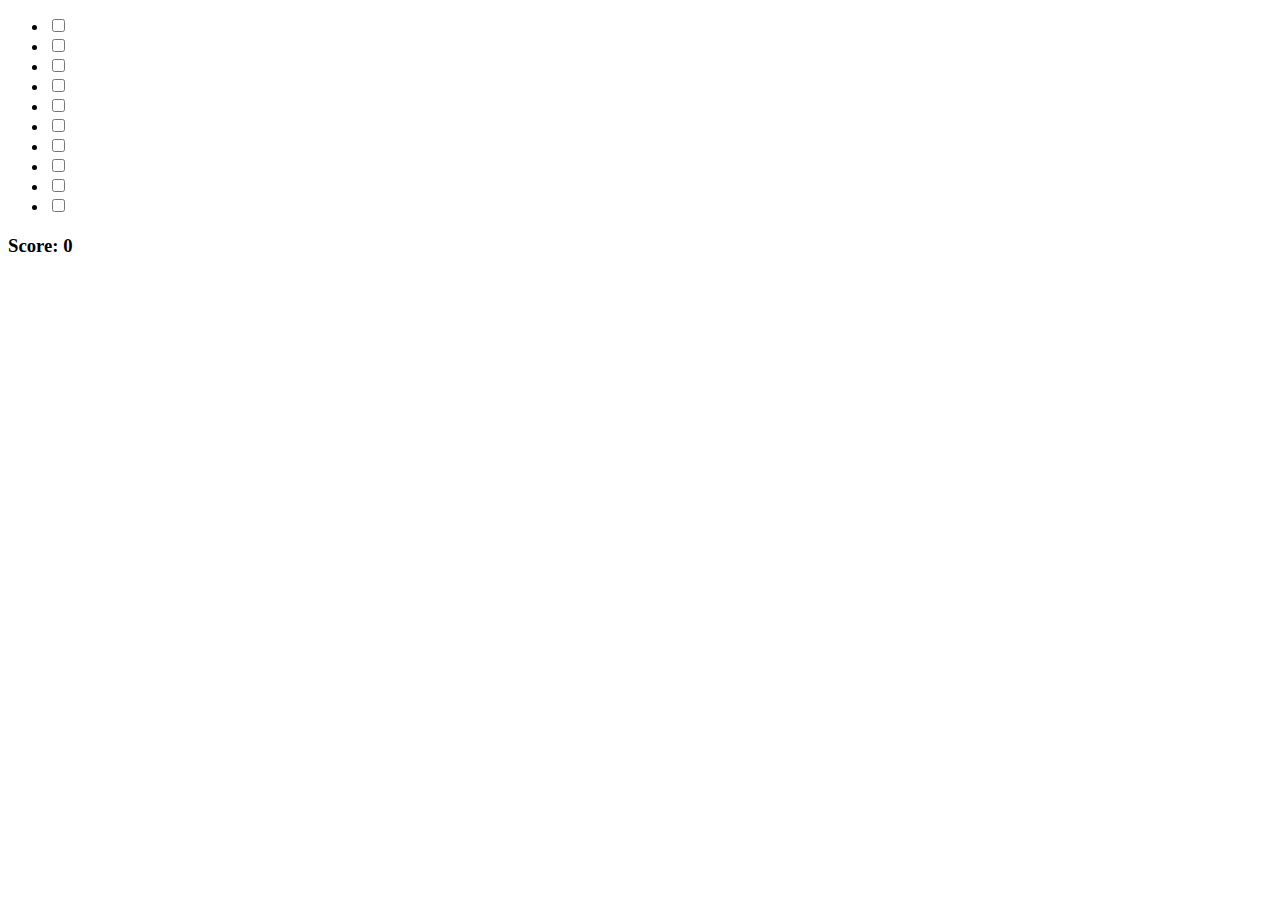
==== index.html @ 0c0bf69c "Commit Initial" ====
<!DOCTYPE html>
<html lang="en">
<head>
    <meta charset="UTF-8">
    <meta http-equiv="X-UA-Compatible" content="IE=edge">
    <meta name="viewport" content="width=device-width, initial-scale=1.0">
    <title>Document</title>
    <style>
        body{
            counter-reset:game; /* crea o reinicia un contador */
        }

        input:checked {
            counter-increment: game;/* incrementa un valor de contador */
        }

        .total-count::after{
            content: counter(game);/* inserta el contenido generado (usar con pseudoelemento) */
        } /* counter: funcion que agrega el valor de un contador a un elemento */
    </style>
</head>
<body>
    <ul>
        <li>
            <input type="checkbox" name="" id="">
                <div class="shield"></div>
            </input>
        </li>
        <li>
            <input type="checkbox" name="" id="">
                <div class="shield"></div>
            </input>
        </li>
        <li>
            <input type="checkbox" name="" id="">
                <div class="shield"></div>
            </input>
        </li>
        <li>
            <input type="checkbox" name="" id="">
                <div class="shield"></div>
            </input>
        </li>
        <li>
            <input type="checkbox" name="" id="">
                <div class="shield"></div>
            </input>
        </li>
        <li>
            <input type="checkbox" name="" id="">
                <div class="shield"></div>
            </input>
        </li>
        <li>
            <input type="checkbox" name="" id="">
                <div class="shield"></div>
            </input>
        </li>
        <li>
            <input type="checkbox" name="" id="">
                <div class="shield"></div>
            </input>
        </li>
        <li>
            <input type="checkbox" name="" id="">
                <div class="shield"></div>
            </input>
        </li>
        <li>
            <input type="checkbox" name="" id="">
                <div class="shield"></div>
            </input>
        </li>
    </ul>
    
    <h3 class="total-count">Score: </h3>
    
</body>
</html>
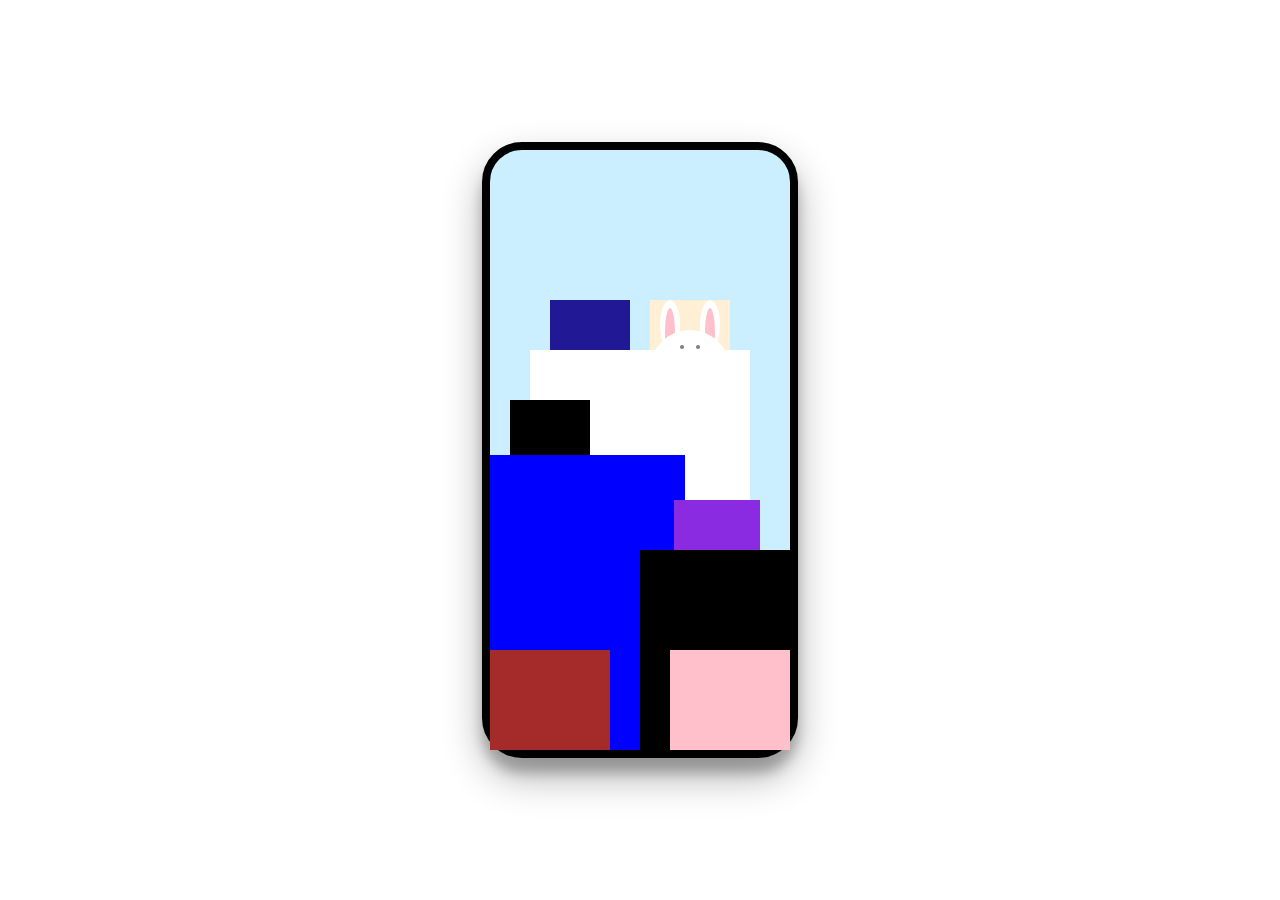
==== commit d74a5ce5: "head and styles" ====
--- a/index.html
+++ b/index.html
@@ -1,80 +1,32 @@
-<!DOCTYPE html>
 <html lang="en">
 <head>
     <meta charset="UTF-8">
     <meta http-equiv="X-UA-Compatible" content="IE=edge">
     <meta name="viewport" content="width=device-width, initial-scale=1.0">
     <title>Document</title>
-    <style>
-        body{
-            counter-reset:game; /* crea o reinicia un contador */
-        }
-
-        input:checked {
-            counter-increment: game;/* incrementa un valor de contador */
-        }
-
-        .total-count::after{
-            content: counter(game);/* inserta el contenido generado (usar con pseudoelemento) */
-        } /* counter: funcion que agrega el valor de un contador a un elemento */
-    </style>
+    <link rel="stylesheet" href="css/style.css">
 </head>
 <body>
-    <ul>
-        <li>
-            <input type="checkbox" name="" id="">
-                <div class="shield"></div>
-            </input>
-        </li>
-        <li>
-            <input type="checkbox" name="" id="">
-                <div class="shield"></div>
-            </input>
-        </li>
-        <li>
-            <input type="checkbox" name="" id="">
-                <div class="shield"></div>
-            </input>
-        </li>
-        <li>
-            <input type="checkbox" name="" id="">
-                <div class="shield"></div>
-            </input>
-        </li>
-        <li>
-            <input type="checkbox" name="" id="">
-                <div class="shield"></div>
-            </input>
-        </li>
-        <li>
-            <input type="checkbox" name="" id="">
-                <div class="shield"></div>
-            </input>
-        </li>
-        <li>
-            <input type="checkbox" name="" id="">
-                <div class="shield"></div>
-            </input>
-        </li>
-        <li>
-            <input type="checkbox" name="" id="">
-                <div class="shield"></div>
-            </input>
-        </li>
-        <li>
-            <input type="checkbox" name="" id="">
-                <div class="shield"></div>
-            </input>
-        </li>
-        <li>
-            <input type="checkbox" name="" id="">
-                <div class="shield"></div>
-            </input>
-        </li>
-    </ul>
-    
-    <h3 class="total-count">Score: </h3>
-    
+    <div class="phone">
+        <div class="layer-1">
+            <div class="left-ear--outer"></div>
+            <div class="left-ear--inner"></div>
+            <div class="right-ear--outer"></div>
+            <div class="right-ear--inner"></div>
+            <div class="head">
+                <div class="head__eye head__eye--left"></div>
+                <div class="head__eye head__eye--right"></div>
+            </div>
+        </div>
+        <div class="layer-2"></div>
+        <div class="layer-3"></div>
+        <div class="layer-4"></div>
+        <div class="layer-5"></div>
+        <div class="layer-6"></div>
+        <div class="layer-7"></div>
+        <div class="layer-8"></div>
+        <div class="layer-9"></div>
+        <div class="layer-10"></div>
+    </div>
 </body>
-</html>
-
+</html>--- a/css/style.css
+++ b/css/style.css
@@ -0,0 +1,186 @@
+body{
+    margin: 0;
+    height: 100vh;
+    width: 100%;
+    display: grid;
+    place-items: center;
+}
+
+.phone{ /* telefono cubierta*/
+    position: relative;
+    border: 8px solid black;
+    border-radius: 40px;
+    height: 600px;
+    width: 300px;
+    background-color: #ccefff;
+    box-shadow: 0 19px 39px rgba(0, 0, 0, 0.30), 0 15px 12px rgba(0, 0, 0, 0.22);
+}
+
+.layer-1{
+    position:absolute;
+    z-index: 1;
+    height: 450px;
+    width: 80px;
+    background-color: papayawhip;
+    bottom: 0;
+    right: 60px;
+}
+.layer-2{
+    position:absolute;
+    z-index: 2;
+    height: 450px;
+    width: 80px;
+    background-color: rgb(33, 24, 149);
+    bottom: 0;
+    left: 60px;
+}
+.layer-3{
+    position:absolute;
+    z-index: 3;
+    left: 0;
+    right: 0;
+    margin: 0 auto;
+    width: 220px;
+    height: 400px;
+    background-color: white;
+    bottom: 0;
+}
+.layer-4{
+    position:absolute;
+    z-index: 4;
+    height: 350px;
+    width: 80px;
+    background-color: black;
+    left: 20px;
+    bottom: 0;
+}
+.layer-5{
+    position:absolute;
+    z-index: 5;
+    left: 0px;
+    margin: 0 auto;
+    width: 195px;
+    height: 295px;
+    background-color: blue;
+    bottom: 0;
+
+}
+.layer-6{
+    position:absolute;
+    z-index: 6;
+    height: 250px;
+    width: 86px;
+    background-color: blueviolet;
+    right: 30px;
+    bottom: 0;
+}
+.layer-7{
+    position:absolute;
+    z-index: 7;
+    right: 0;
+    margin: 0 auto;
+    height:200px ;
+    width: 150px;
+    background-color: black;
+    bottom: 0;
+
+
+}
+.layer-8{
+    position:absolute;
+    z-index: 8;
+    left: 0;
+    height: 100px;
+    width: 120px;
+    background-color: brown;
+    bottom: 0;
+
+}
+.layer-9{
+    position:absolute;
+    z-index: 9;
+    right:0;
+    height: 100px;
+    width: 120px;
+    background-color: antiquewhite;
+    bottom: 0;
+}
+.layer-10{
+    position:absolute;
+    z-index: 10;
+    height: 100px;
+    right: 0;
+    width: 120px;
+    background-color: pink;
+    bottom: 0;
+}
+
+
+
+
+/*img*/
+.left-ear--outer {
+    background-color: white;
+    border-radius: 90%;
+    width: 20px;
+    height: 50px;
+    position: absolute;
+    left: 10px;
+}
+
+.left-ear--inner {
+    background-color: pink;
+    border-radius: 90%;
+    width: 10px;
+    height: 50px;
+    position: absolute;
+    left: 15px;
+    top: 8px;
+}
+/*rigth*/
+.right-ear--outer {
+    background-color: white;
+    border-radius: 90%;
+    width: 20px;
+    height: 50px;
+    position: absolute;
+    right: 10px;
+}
+
+.right-ear--inner {
+    background-color: pink;
+    border-radius: 90%;
+    width: 10px;
+    height: 50px;
+    position: absolute;
+    right: 15px;
+    top: 8px;
+}
+/*head*/
+.head {
+    background-color: white;
+    border-radius: 50%;
+    height: 80px;
+    left: 0;
+    right: 0;
+    margin: 0 auto;
+    position: absolute;
+    top: 30px;
+    width: 100%;
+
+}
+/*eyes*/
+.head__eye {
+    background: gray;
+    border-radius: 50%;
+    width: 4px;
+    height: 4px;
+    position: absolute;
+    top: 15px;
+}
+.head__eye--left {
+    left: 30px;
+}
+.head__eye--right {
+    right: 30px;
+}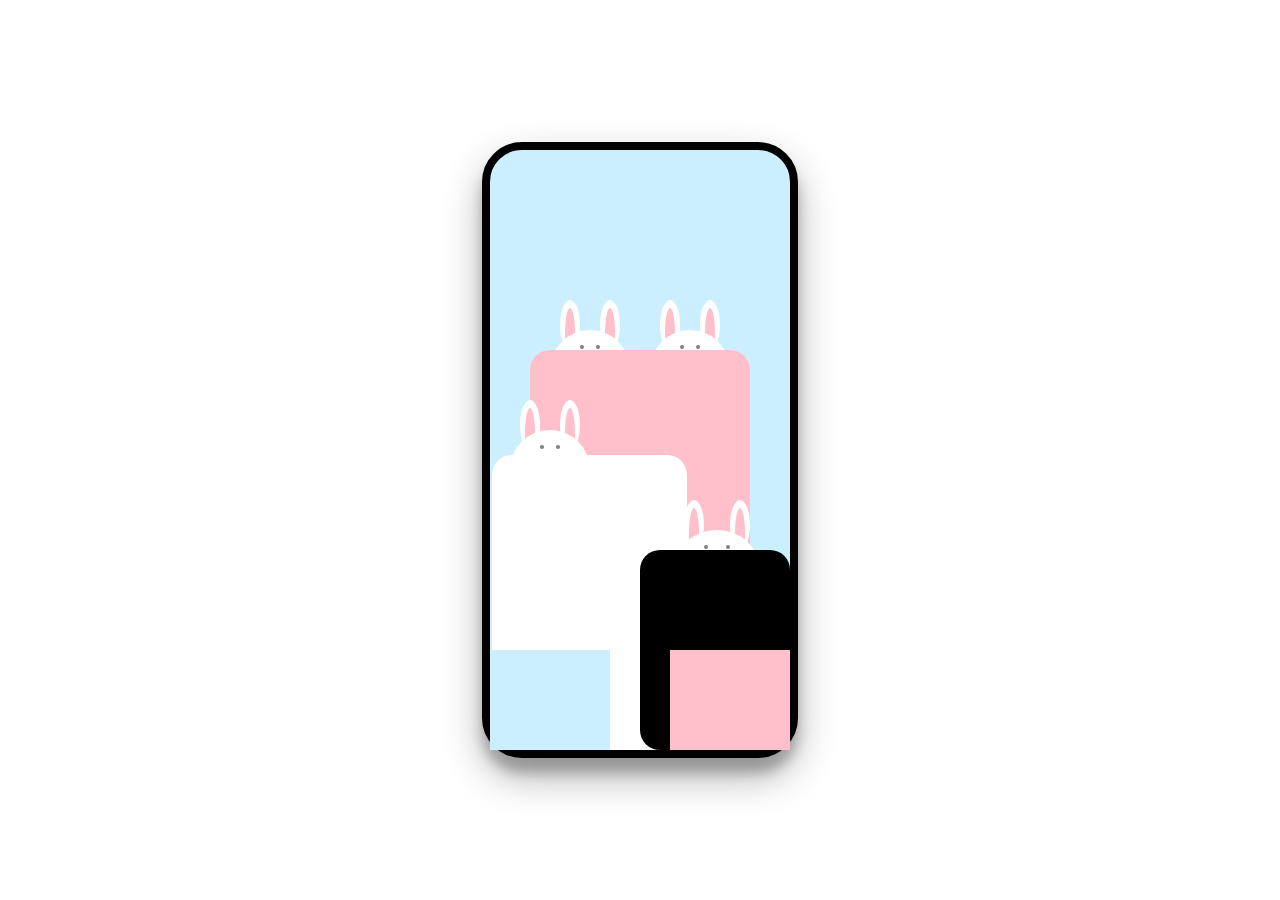
==== commit fa1a5a32: "Add files via upload" ====
--- a/index.html
+++ b/index.html
@@ -9,6 +9,7 @@
 <body>
     <div class="phone">
         <div class="layer-1">
+            <!--rabit-->
             <div class="left-ear--outer"></div>
             <div class="left-ear--inner"></div>
             <div class="right-ear--outer"></div>
@@ -18,11 +19,41 @@
                 <div class="head__eye head__eye--right"></div>
             </div>
         </div>
-        <div class="layer-2"></div>
+        <div class="layer-2">
+            <!--rabit-->
+            <div class="left-ear--outer"></div>
+            <div class="left-ear--inner"></div>
+            <div class="right-ear--outer"></div>
+            <div class="right-ear--inner"></div>
+            <div class="head">
+                <div class="head__eye head__eye--left"></div>
+                <div class="head__eye head__eye--right"></div>
+            </div>
+        </div>
         <div class="layer-3"></div>
-        <div class="layer-4"></div>
+        <div class="layer-4">
+            <!--rabit-->
+            <div class="left-ear--outer"></div>
+            <div class="left-ear--inner"></div>
+            <div class="right-ear--outer"></div>
+            <div class="right-ear--inner"></div>
+            <div class="head">
+                <div class="head__eye head__eye--left"></div>
+                <div class="head__eye head__eye--right"></div>
+            </div>
+        </div>
         <div class="layer-5"></div>
-        <div class="layer-6"></div>
+        <div class="layer-6">
+            <!--rabit-->
+            <div class="left-ear--outer"></div>
+            <div class="left-ear--inner"></div>
+            <div class="right-ear--outer"></div>
+            <div class="right-ear--inner"></div>
+            <div class="head">
+                <div class="head__eye head__eye--left"></div>
+                <div class="head__eye head__eye--right"></div>
+            </div>
+        </div>
         <div class="layer-7"></div>
         <div class="layer-8"></div>
         <div class="layer-9"></div>
--- a/css/style.css
+++ b/css/style.css
@@ -21,7 +21,6 @@
     z-index: 1;
     height: 450px;
     width: 80px;
-    background-color: papayawhip;
     bottom: 0;
     right: 60px;
 }
@@ -30,7 +29,6 @@
     z-index: 2;
     height: 450px;
     width: 80px;
-    background-color: rgb(33, 24, 149);
     bottom: 0;
     left: 60px;
 }
@@ -42,27 +40,28 @@
     margin: 0 auto;
     width: 220px;
     height: 400px;
-    background-color: white;
+    background-color: pink;
     bottom: 0;
+    border-radius: 20px;
 }
 .layer-4{
     position:absolute;
     z-index: 4;
     height: 350px;
     width: 80px;
-    background-color: black;
     left: 20px;
     bottom: 0;
 }
 .layer-5{
     position:absolute;
     z-index: 5;
-    left: 0px;
+    left: 2px;
     margin: 0 auto;
     width: 195px;
     height: 295px;
-    background-color: blue;
+    background-color: white;;
     bottom: 0;
+    border-radius: 20px;
 
 }
 .layer-6{
@@ -70,7 +69,6 @@
     z-index: 6;
     height: 250px;
     width: 86px;
-    background-color: blueviolet;
     right: 30px;
     bottom: 0;
 }
@@ -83,6 +81,7 @@
     width: 150px;
     background-color: black;
     bottom: 0;
+    border-radius: 20px;
 
 
 }
@@ -92,7 +91,7 @@
     left: 0;
     height: 100px;
     width: 120px;
-    background-color: brown;
+    background-color: #ccefff;
     bottom: 0;
 
 }
@@ -102,7 +101,7 @@
     right:0;
     height: 100px;
     width: 120px;
-    background-color: antiquewhite;
+    background-color: red;
     bottom: 0;
 }
 .layer-10{
@@ -183,4 +182,6 @@
 }
 .head__eye--right {
     right: 30px;
-}+}
+
+
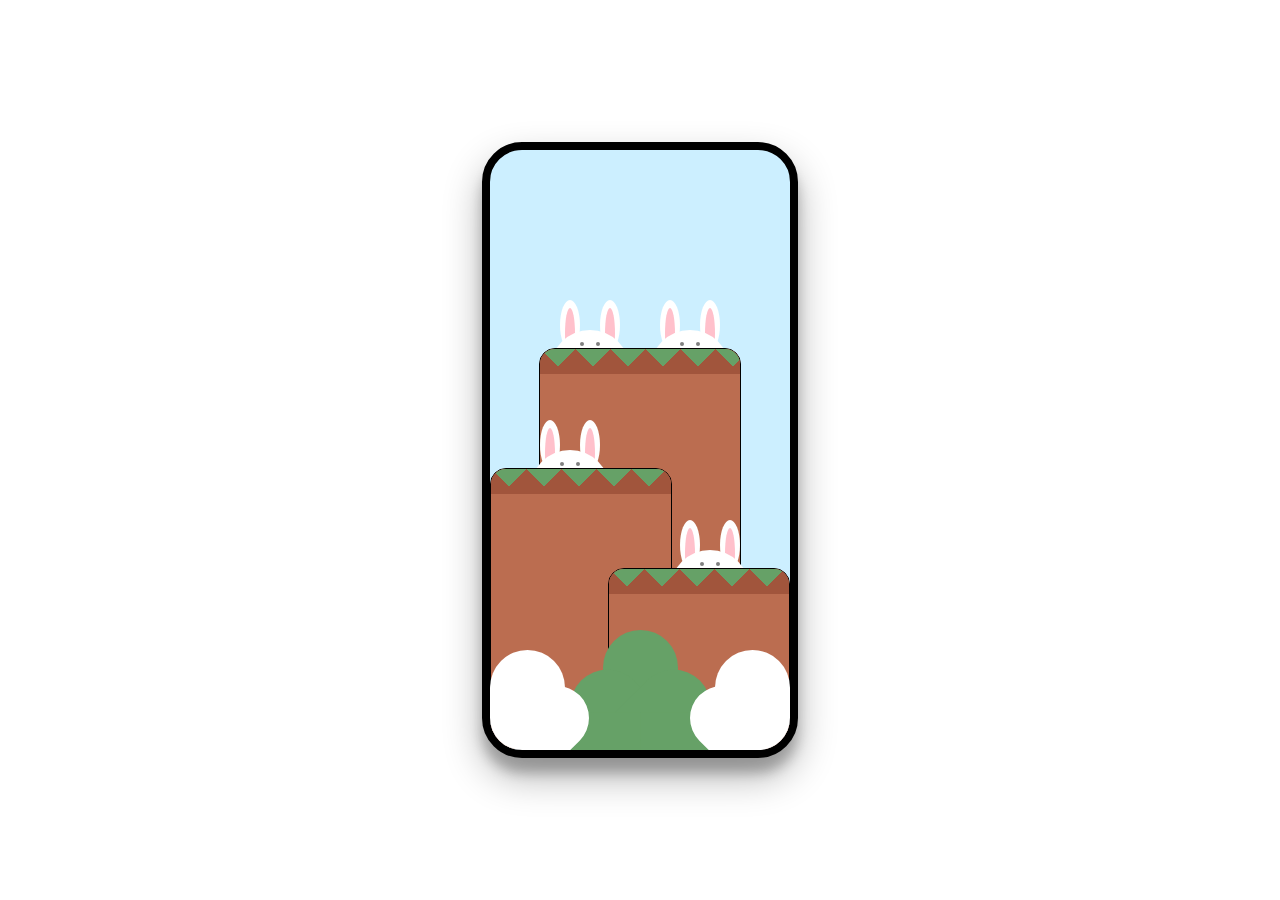
==== commit 6b43067f: "new font" ====
--- a/index.html
+++ b/index.html
@@ -1,3 +1,4 @@
+<!DOCTYPE html>
 <html lang="en">
 <head>
     <meta charset="UTF-8">
@@ -8,8 +9,7 @@
 </head>
 <body>
     <div class="phone">
-        <div class="layer-1">
-            <!--rabit-->
+        <div class="layer rabbit layer-1">
             <div class="left-ear--outer"></div>
             <div class="left-ear--inner"></div>
             <div class="right-ear--outer"></div>
@@ -19,8 +19,7 @@
                 <div class="head__eye head__eye--right"></div>
             </div>
         </div>
-        <div class="layer-2">
-            <!--rabit-->
+        <div class="layer rabbit layer-2">
             <div class="left-ear--outer"></div>
             <div class="left-ear--inner"></div>
             <div class="right-ear--outer"></div>
@@ -30,9 +29,10 @@
                 <div class="head__eye head__eye--right"></div>
             </div>
         </div>
-        <div class="layer-3"></div>
-        <div class="layer-4">
-            <!--rabit-->
+        <div class="layer wall layer-3">
+            <div class="zig-zag"></div>
+        </div>
+        <div class="layer rabbit layer-4">
             <div class="left-ear--outer"></div>
             <div class="left-ear--inner"></div>
             <div class="right-ear--outer"></div>
@@ -42,9 +42,10 @@
                 <div class="head__eye head__eye--right"></div>
             </div>
         </div>
-        <div class="layer-5"></div>
-        <div class="layer-6">
-            <!--rabit-->
+        <div class="layer wall layer-5">
+            <div class="zig-zag"></div>
+        </div>
+        <div class="layer rabbit layer-6">
             <div class="left-ear--outer"></div>
             <div class="left-ear--inner"></div>
             <div class="right-ear--outer"></div>
@@ -54,10 +55,24 @@
                 <div class="head__eye head__eye--right"></div>
             </div>
         </div>
-        <div class="layer-7"></div>
-        <div class="layer-8"></div>
-        <div class="layer-9"></div>
-        <div class="layer-10"></div>
+        <div class="layer wall layer-7">
+            <div class="zig-zag"></div>
+        </div>
+        <div class="layer arbusto layer-8">
+            <div class="tree tree1"></div>
+            <div class="tree tree2"></div>
+            <div class="tree tree3"></div>
+            <div class="tree tree4"></div>
+            <div class="tree tree5"></div>
+        </div>
+        <div class="layer layer-9">
+            <div class="nube nube1"></div>
+            <div class="nube nube2"></div>
+        </div>
+        <div class="layer layer-10">
+            <div class="nube nube3"></div>
+            <div class="nube nube4"></div>
+        </div>
     </div>
 </body>
 </html>--- a/css/style.css
+++ b/css/style.css
@@ -1,23 +1,109 @@
 body{
     margin: 0;
     height: 100vh;
-    width: 100%;
+    width: 100vw;
     display: grid;
     place-items: center;
 }
-
-.phone{ /* telefono cubierta*/
+.phone{
+    width: 300px;
+    height: 600px;
     position: relative;
     border: 8px solid black;
     border-radius: 40px;
-    height: 600px;
-    width: 300px;
-    background-color: #ccefff;
-    box-shadow: 0 19px 39px rgba(0, 0, 0, 0.30), 0 15px 12px rgba(0, 0, 0, 0.22);
-}
-
+    background: #CCEFFF;
+    overflow: hidden;
+    box-shadow: 0px 19px 38px rgba(0, 0, 0, 0.3), 0px 15px 12px rgba(0, 0, 0, 0.22);
+}
+.layer{
+    position: absolute;
+}
+.wall{
+    border: 1px solid black;
+    border-top-left-radius: 16px;
+    border-top-right-radius: 16px;
+    background: #bb6d50;
+    overflow: hidden;
+}
+.zig-zag{
+    position: absolute;
+    top: 0;
+    left: 0;
+    right: 0;
+    margin: 0 auto;
+    width: 100%;
+    height: 25px;
+    background: linear-gradient(135deg, #66a167 25%, transparent 25%) -17px 0,
+    linear-gradient(-135deg, #66a167 25%, transparent 25%) -17px 0,
+    linear-gradient(45deg, #66a16700 25%, #a1553c 25%),
+    linear-gradient(-45deg, #66a16700 25%, #a1553c 25%);
+    background-size: 35px 35px;
+}
+.rabbit{
+    /* background: peachpuff; */
+    border-top-left-radius: 12px;
+    border-top-right-radius: 12px;
+}
+.left-ear--outer{
+    background: white;
+    border-radius: 90%;
+    width: 20px;
+    height: 50px;
+    position: absolute;
+    left: 10px;
+}
+.left-ear--inner{
+    background: pink;
+    border-radius: 90%;
+    width: 10px;
+    height: 50px;
+    position: absolute;
+    left: 15px;
+    top: 8px;
+}
+.right-ear--outer{
+    background: white;
+    border-radius: 90%;
+    width: 20px;
+    height: 50px;
+    position: absolute;
+    right: 10px;
+}
+.right-ear--inner{
+    background: pink;
+    border-radius: 90%;
+    width: 10px;
+    height: 50px;
+    position: absolute;
+    right: 15px;
+    top: 8px;
+}
+.head{
+    width: 100%;
+    height: 80px;
+    border-radius: 50%;
+    background: white;
+    position: absolute;
+    top: 30px;
+    left: 0;
+    right: 0;
+    margin: 0 auto;
+}
+.head__eye{
+    background: gray;
+    width: 4px;
+    height: 4px;
+    border-radius: 2px;
+    position: absolute;
+    top: 12px
+}
+.head__eye--left{
+    left: 30px;
+}
+.head__eye--right{
+    right: 30px;
+}
 .layer-1{
-    position:absolute;
     z-index: 1;
     height: 450px;
     width: 80px;
@@ -25,163 +111,142 @@
     right: 60px;
 }
 .layer-2{
-    position:absolute;
     z-index: 2;
     height: 450px;
+    width: 80px;;
+    bottom: 0;
+    left: 60px;
+}
+.layer-3{
+    z-index: 3;
+    width: 200px;
+    height: 400px;
+    bottom: 0;
+    left: 0;
+    right: 0;
+    margin: 0 auto;
+}
+.layer-4{
+    z-index: 4;
+    height: 330px;
     width: 80px;
     bottom: 0;
-    left: 60px;
-}
-.layer-3{
-    position:absolute;
-    z-index: 3;
-    left: 0;
-    right: 0;
-    margin: 0 auto;
-    width: 220px;
-    height: 400px;
-    background-color: pink;
-    bottom: 0;
-    border-radius: 20px;
-}
-.layer-4{
-    position:absolute;
-    z-index: 4;
-    height: 350px;
+    left: 40px;
+}
+.layer-5{
+    z-index: 5;
+    width: 180px;
+    height: 280px;
+    bottom: 0;
+}
+.layer-6{
+    z-index: 6;
+    height: 230px;
     width: 80px;
-    left: 20px;
-    bottom: 0;
-}
-.layer-5{
-    position:absolute;
-    z-index: 5;
-    left: 2px;
-    margin: 0 auto;
-    width: 195px;
-    height: 295px;
-    background-color: white;;
-    bottom: 0;
-    border-radius: 20px;
-
-}
-.layer-6{
-    position:absolute;
-    z-index: 6;
-    height: 250px;
-    width: 86px;
-    right: 30px;
-    bottom: 0;
+    bottom: 0;
+    right: 40px;
 }
 .layer-7{
-    position:absolute;
     z-index: 7;
-    right: 0;
-    margin: 0 auto;
-    height:200px ;
-    width: 150px;
-    background-color: black;
-    bottom: 0;
-    border-radius: 20px;
-
-
+    width: 180px;
+    height: 180px;
+    bottom: 0;
+    right: 0;
 }
 .layer-8{
-    position:absolute;
     z-index: 8;
-    left: 0;
+    width: 180px;
+    height: 120px;
+    /* background: whitesmoke; */
+    bottom: 0;
+    left: 0;
+    right: 0;
+    margin: 0 auto;
+    overflow: hidden;
+}
+.layer-9{
+    z-index: 9;
+    width: 100px;
     height: 100px;
-    width: 120px;
-    background-color: #ccefff;
-    bottom: 0;
-
-}
-.layer-9{
-    position:absolute;
-    z-index: 9;
-    right:0;
+    /* background: palevioletred; */
+    bottom: 0;
+    left: 0;
+    overflow: hidden;
+}
+.layer-10{
+    z-index: 10;
+    width: 100px;
     height: 100px;
-    width: 120px;
-    background-color: red;
-    bottom: 0;
-}
-.layer-10{
-    position:absolute;
-    z-index: 10;
-    height: 100px;
-    right: 0;
-    width: 120px;
-    background-color: pink;
-    bottom: 0;
-}
-
-
-
-
-/*img*/
-.left-ear--outer {
+    /* background: palevioletred; */
+    bottom: 0;
+    right: 0;
+    overflow: hidden;
+}
+.tree{
+    height: 100%;
+    width: 75px;
+    background: #66a167;
+    position: absolute;
+    bottom: 0;
+    border-top-left-radius: 64px;
+    border-top-right-radius: 64px;
+    left: 0;
+    right: 0;
+    margin: 0 auto;
+}
+.tree1{
+    height: 100%;
+}
+.tree2{
+    height: 70%;
+    transform-origin: bottom;
+    transform: rotate(-45deg);
+    bottom: 10px;
+}
+.tree3{
+    height: 70%;
+    transform-origin: bottom;
+    transform: rotate(45deg);
+    bottom: 10px;
+}
+.tree4{
+    height: 70%;
+    transform-origin: bottom;
+    transform: rotate(-90deg);
+    bottom: 0px;
+}
+.tree5{
+    height: 70%;
+    transform-origin: bottom;
+    transform: rotate(90deg);
+    bottom: 0px;
+}
+.nube{
     background-color: white;
-    border-radius: 90%;
-    width: 20px;
-    height: 50px;
-    position: absolute;
-    left: 10px;
-}
-
-.left-ear--inner {
-    background-color: pink;
-    border-radius: 90%;
-    width: 10px;
-    height: 50px;
-    position: absolute;
-    left: 15px;
-    top: 8px;
-}
-/*rigth*/
-.right-ear--outer {
-    background-color: white;
-    border-radius: 90%;
-    width: 20px;
-    height: 50px;
-    position: absolute;
-    right: 10px;
-}
-
-.right-ear--inner {
-    background-color: pink;
-    border-radius: 90%;
-    width: 10px;
-    height: 50px;
-    position: absolute;
-    right: 15px;
-    top: 8px;
-}
-/*head*/
-.head {
-    background-color: white;
-    border-radius: 50%;
-    height: 80px;
-    left: 0;
-    right: 0;
-    margin: 0 auto;
-    position: absolute;
-    top: 30px;
-    width: 100%;
-
-}
-/*eyes*/
-.head__eye {
-    background: gray;
-    border-radius: 50%;
-    width: 4px;
-    height: 4px;
-    position: absolute;
-    top: 15px;
-}
-.head__eye--left {
-    left: 30px;
-}
-.head__eye--right {
-    right: 30px;
-}
-
-
+    position: absolute;
+    border-top-left-radius: 64px;
+    border-top-right-radius: 64px;
+}
+.nube1{
+    height: 100%;
+    width: 75px;
+}
+.nube2{
+    height: 64px;
+    width: 64px;
+    transform: rotate(45deg);
+    left: 35px;
+    bottom: 0;
+}
+.nube3{
+    height: 100%;
+    width: 75px;
+    right: 0;
+}
+.nube4{
+    height: 64px;
+    width: 64px;
+    transform: rotate(-45deg);
+    left: 0px;
+    bottom: 0;
+}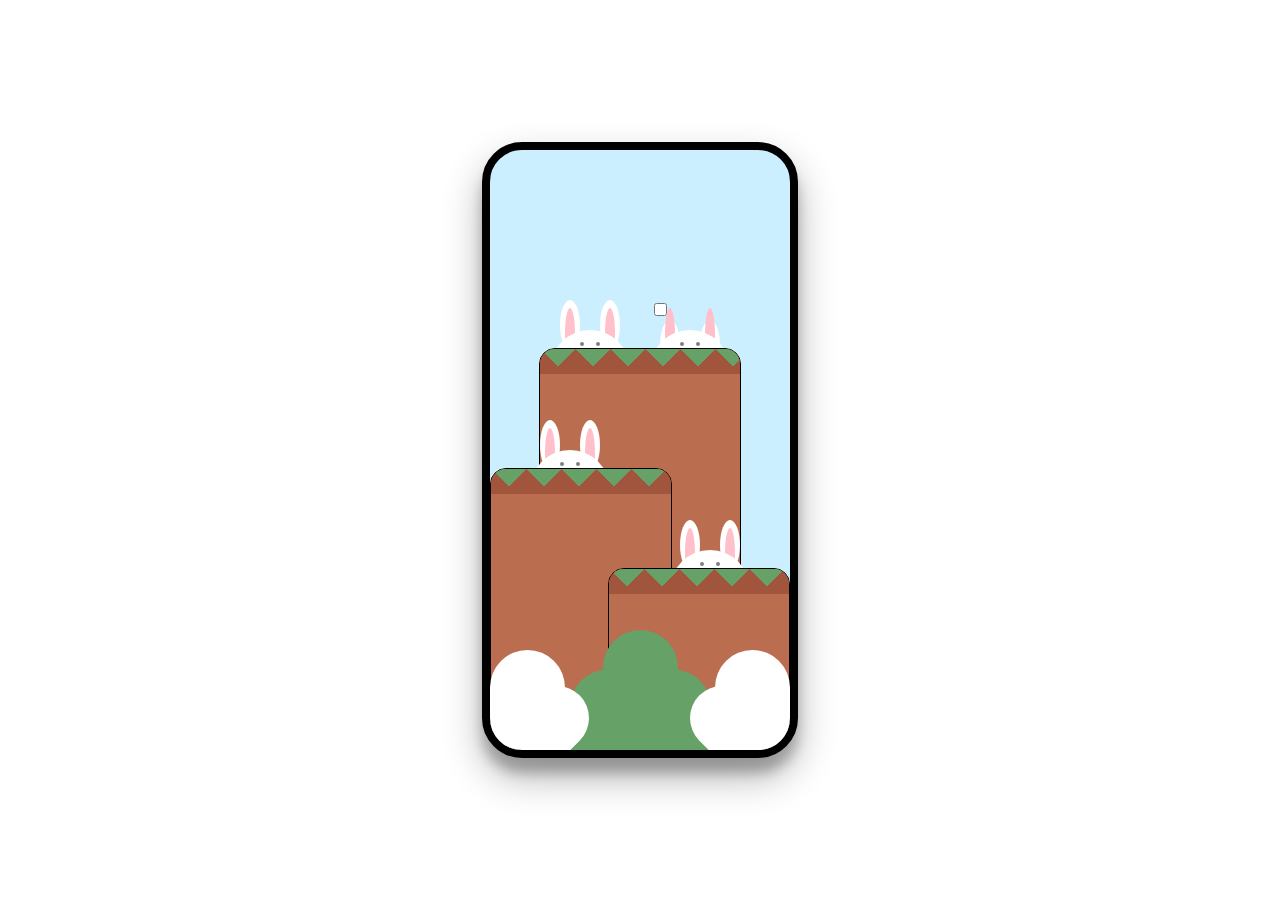
==== commit 1ee8f55e: "Add files via upload" ====
--- a/index.html
+++ b/index.html
@@ -10,6 +10,7 @@
 <body>
     <div class="phone">
         <div class="layer rabbit layer-1">
+            <input type="checkbox">
             <div class="left-ear--outer"></div>
             <div class="left-ear--inner"></div>
             <div class="right-ear--outer"></div>
--- a/css/style.css
+++ b/css/style.css
@@ -95,7 +95,25 @@
     height: 4px;
     border-radius: 2px;
     position: absolute;
-    top: 12px
+    top: 12px;
+
+    animation-name: blink;
+    animation-duration: 2s;
+    animation-iteration-count: infinite  ;
+}
+
+@keyframes blink {
+    0% {
+        height: 4px;
+    }
+    5%{
+        transform: translate( 0px, 2px);
+        height: 1px;
+    }
+    10%{
+        transform: translate(0px, 0px);
+    height: 4px;         
+    }
 }
 .head__eye--left{
     left: 30px;
@@ -109,6 +127,26 @@
     width: 80px;
     bottom: 0;
     right: 60px;
+
+    animation-name: layer;
+    animation-duration: 1s;
+    animation-timing-function: ease-in-out;
+    animation-iteration-count: infinite;
+}
+@keyframes layer {
+    0%{
+        bottom: 0;
+    }
+    25%{
+        bottom: -80px;
+    }
+    100%{
+
+    }
+}
+
+.layer-1 input[type=checkbox]{
+
 }
 .layer-2{
     z-index: 2;
@@ -116,7 +154,25 @@
     width: 80px;;
     bottom: 0;
     left: 60px;
-}
+
+    animation-name: layer;
+    animation-duration: 1s;
+    animation-timing-function: ease-in-out;
+    animation-iteration-count: infinite;
+}
+@keyframes layer {
+    0%{
+        bottom: 0;
+    }
+    25%{
+        bottom: -80px;
+    }
+    100%{
+
+    }
+}
+
+
 .layer-3{
     z-index: 3;
     width: 200px;
@@ -132,6 +188,24 @@
     width: 80px;
     bottom: 0;
     left: 40px;
+
+
+    animation-name: layer;
+    animation-duration: 1s;
+    animation-timing-function: ease-in-out;
+    animation-iteration-count: infinite;
+}
+
+@keyframes layer {
+    0%{
+        bottom: 0;
+    }
+    25%{
+        bottom: -80px;
+    }
+    100%{
+
+    }
 }
 .layer-5{
     z-index: 5;
@@ -145,7 +219,25 @@
     width: 80px;
     bottom: 0;
     right: 40px;
-}
+
+
+    animation-name: layer;
+    animation-duration: 1s;
+    animation-timing-function: ease-in-out;
+    animation-iteration-count: infinite;
+}
+@keyframes layer {
+    0%{
+        bottom: 0;
+    }
+    25%{
+        bottom: -80px;
+    }
+    100%{
+
+    }
+}
+
 .layer-7{
     z-index: 7;
     width: 180px;
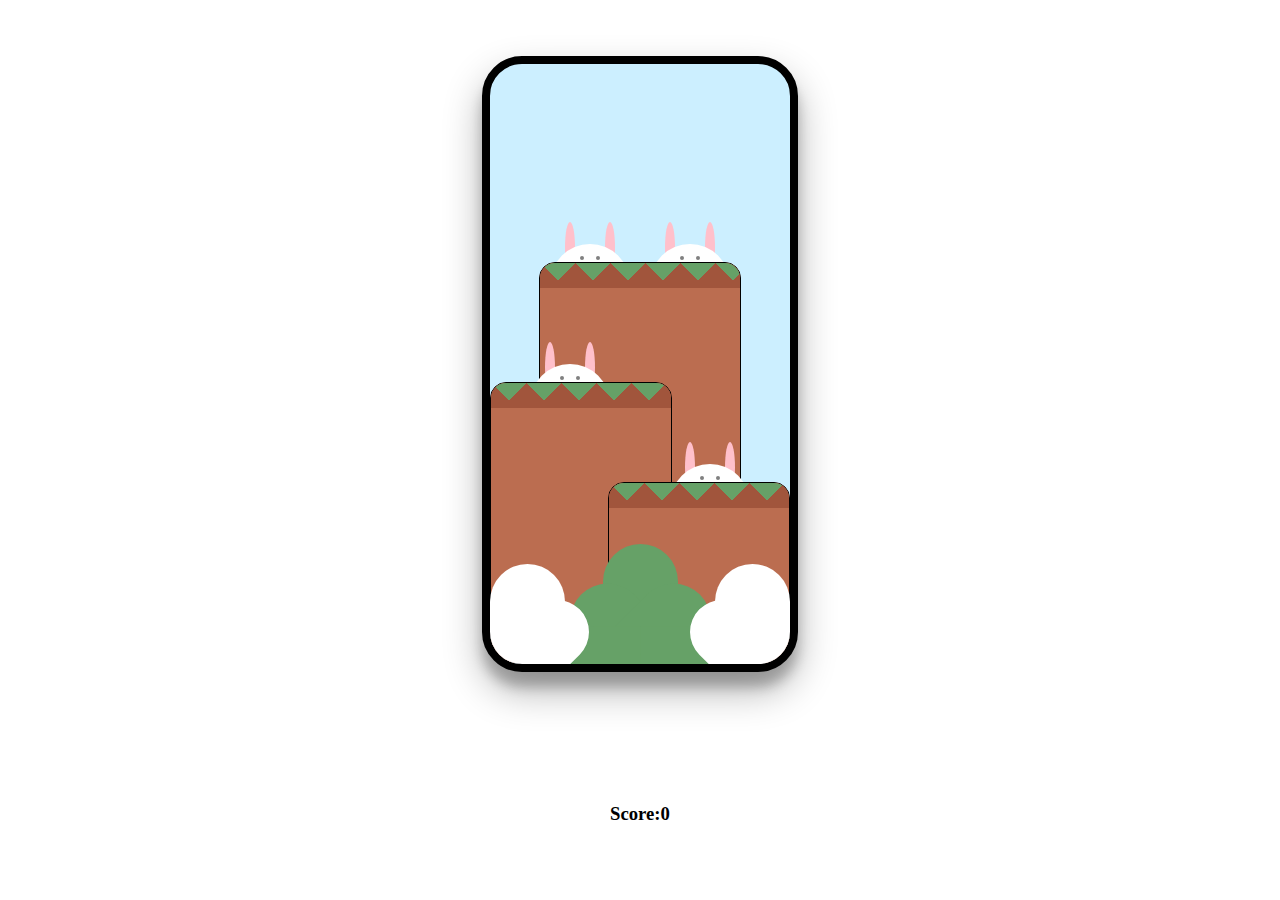
==== commit 6b3e78d0: "finished" ====
--- a/index.html
+++ b/index.html
@@ -4,11 +4,15 @@
     <meta charset="UTF-8">
     <meta http-equiv="X-UA-Compatible" content="IE=edge">
     <meta name="viewport" content="width=device-width, initial-scale=1.0">
-    <title>Document</title>
+    <link rel="preconnect" href="https://fonts.googleapis.com">
+    <link rel="preconnect" href="https://fonts.gstatic.com" crossorigin>
+ 
+    <title>Animaciones</title>
     <link rel="stylesheet" href="css/style.css">
 </head>
 <body>
     <div class="phone">
+        
         <div class="layer rabbit layer-1">
             <input type="checkbox">
             <div class="left-ear--outer"></div>
@@ -21,6 +25,7 @@
             </div>
         </div>
         <div class="layer rabbit layer-2">
+            <input type="checkbox">
             <div class="left-ear--outer"></div>
             <div class="left-ear--inner"></div>
             <div class="right-ear--outer"></div>
@@ -34,6 +39,7 @@
             <div class="zig-zag"></div>
         </div>
         <div class="layer rabbit layer-4">
+            <input type="checkbox">
             <div class="left-ear--outer"></div>
             <div class="left-ear--inner"></div>
             <div class="right-ear--outer"></div>
@@ -47,6 +53,7 @@
             <div class="zig-zag"></div>
         </div>
         <div class="layer rabbit layer-6">
+            <input type="checkbox">
             <div class="left-ear--outer"></div>
             <div class="left-ear--inner"></div>
             <div class="right-ear--outer"></div>
@@ -75,5 +82,7 @@
             <div class="nube nube4"></div>
         </div>
     </div>
+    <h3 class="score"> Score:</h3>
+    
 </body>
 </html>--- a/css/style.css
+++ b/css/style.css
@@ -5,6 +5,19 @@
     display: grid;
     place-items: center;
 }
+
+.title {
+    margin-top: 30px;
+    text-align: center;
+    letter-spacing: 2.2px;
+    font-size: 25px;
+    font-family: 'DM Sans', sans-serif;
+    opacity: 80%;
+}
+
+
+
+
 .phone{
     width: 300px;
     height: 600px;
@@ -15,6 +28,39 @@
     overflow: hidden;
     box-shadow: 0px 19px 38px rgba(0, 0, 0, 0.3), 0px 15px 12px rgba(0, 0, 0, 0.22);
 }
+
+
+
+input[type=checkbox]{
+    appearance: none;
+    cursor: pointer;
+    height: 50px;
+    margin: 0;
+    position: relative;
+    top: 0;
+    width: 80px;
+    z-index: 2;
+}
+
+input[type=checkbox] :focus {
+    appearance: none;
+    outline: none;
+}
+body {
+    counter-reset: game;
+}
+input:checked{
+    counter-increment: game;
+}
+.score::after{
+    content: counter(game);
+}
+
+
+
+
+
+
 .layer{
     position: absolute;
 }
@@ -156,10 +202,13 @@
     left: 60px;
 
     animation-name: layer;
-    animation-duration: 1s;
+    animation-duration: 1.1s;
     animation-timing-function: ease-in-out;
     animation-iteration-count: infinite;
 }
+
+
+
 @keyframes layer {
     0%{
         bottom: 0;
@@ -191,7 +240,7 @@
 
 
     animation-name: layer;
-    animation-duration: 1s;
+    animation-duration: 1.9s;
     animation-timing-function: ease-in-out;
     animation-iteration-count: infinite;
 }
@@ -222,7 +271,7 @@
 
 
     animation-name: layer;
-    animation-duration: 1s;
+    animation-duration: 1.5s;
     animation-timing-function: ease-in-out;
     animation-iteration-count: infinite;
 }
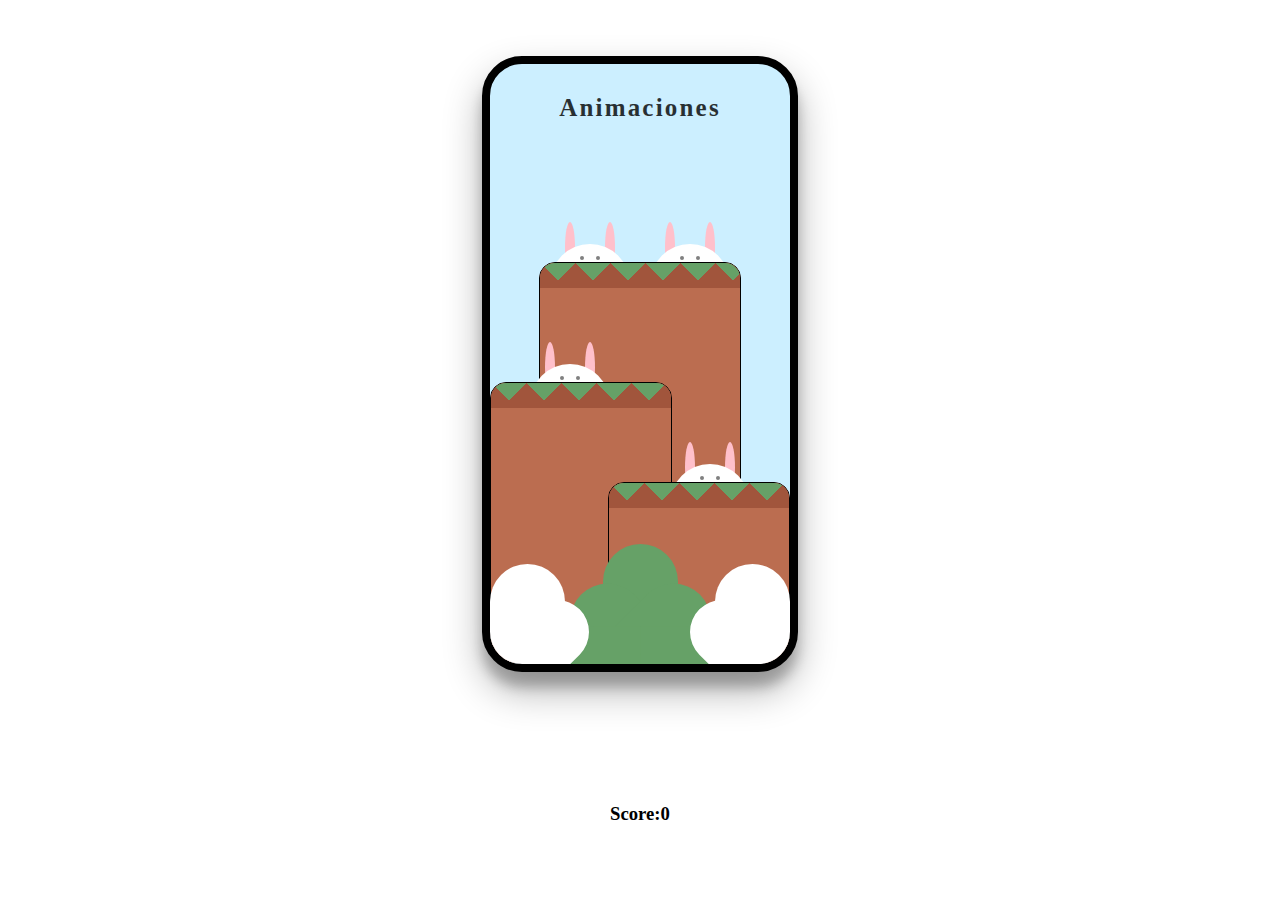
==== commit b00a2393: "finis" ====
--- a/index.html
+++ b/index.html
@@ -6,13 +6,14 @@
     <meta name="viewport" content="width=device-width, initial-scale=1.0">
     <link rel="preconnect" href="https://fonts.googleapis.com">
     <link rel="preconnect" href="https://fonts.gstatic.com" crossorigin>
- 
+
     <title>Animaciones</title>
     <link rel="stylesheet" href="css/style.css">
 </head>
 <body>
     <div class="phone">
-        
+        <h1 class="title">Animaciones</h1>
+        <!--rabbit-->
         <div class="layer rabbit layer-1">
             <input type="checkbox">
             <div class="left-ear--outer"></div>
@@ -24,6 +25,7 @@
                 <div class="head__eye head__eye--right"></div>
             </div>
         </div>
+        <!--rabbit-->
         <div class="layer rabbit layer-2">
             <input type="checkbox">
             <div class="left-ear--outer"></div>
@@ -35,9 +37,12 @@
                 <div class="head__eye head__eye--right"></div>
             </div>
         </div>
+
         <div class="layer wall layer-3">
             <div class="zig-zag"></div>
         </div>
+
+        <!--rabbit-->
         <div class="layer rabbit layer-4">
             <input type="checkbox">
             <div class="left-ear--outer"></div>
@@ -49,9 +54,11 @@
                 <div class="head__eye head__eye--right"></div>
             </div>
         </div>
+
         <div class="layer wall layer-5">
             <div class="zig-zag"></div>
         </div>
+
         <div class="layer rabbit layer-6">
             <input type="checkbox">
             <div class="left-ear--outer"></div>
@@ -63,9 +70,11 @@
                 <div class="head__eye head__eye--right"></div>
             </div>
         </div>
+
         <div class="layer wall layer-7">
             <div class="zig-zag"></div>
         </div>
+
         <div class="layer arbusto layer-8">
             <div class="tree tree1"></div>
             <div class="tree tree2"></div>
@@ -73,14 +82,17 @@
             <div class="tree tree4"></div>
             <div class="tree tree5"></div>
         </div>
+
         <div class="layer layer-9">
             <div class="nube nube1"></div>
             <div class="nube nube2"></div>
         </div>
+
         <div class="layer layer-10">
             <div class="nube nube3"></div>
             <div class="nube nube4"></div>
         </div>
+
     </div>
     <h3 class="score"> Score:</h3>
     
--- a/css/style.css
+++ b/css/style.css
@@ -11,7 +11,7 @@
     text-align: center;
     letter-spacing: 2.2px;
     font-size: 25px;
-    font-family: 'DM Sans', sans-serif;
+    font-family: 'Times New Roman', Times, serif;
     opacity: 80%;
 }
 
